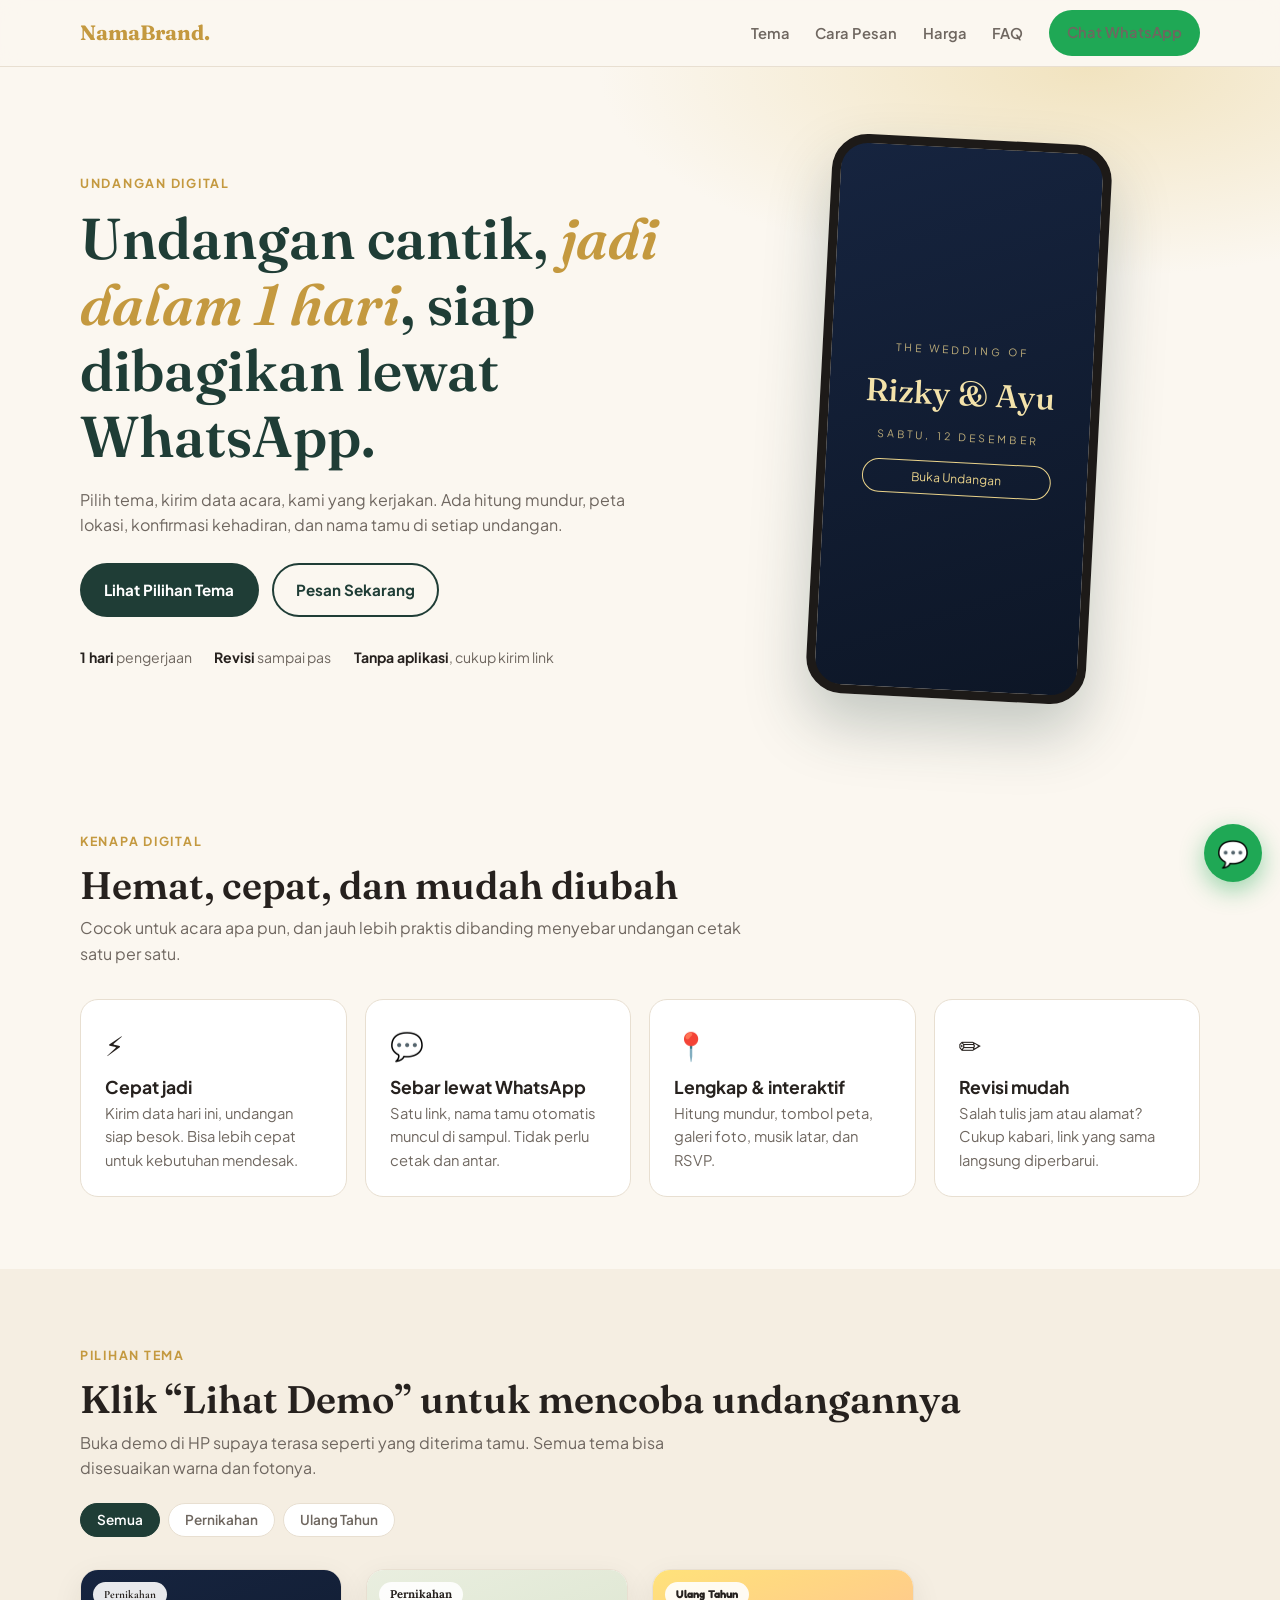
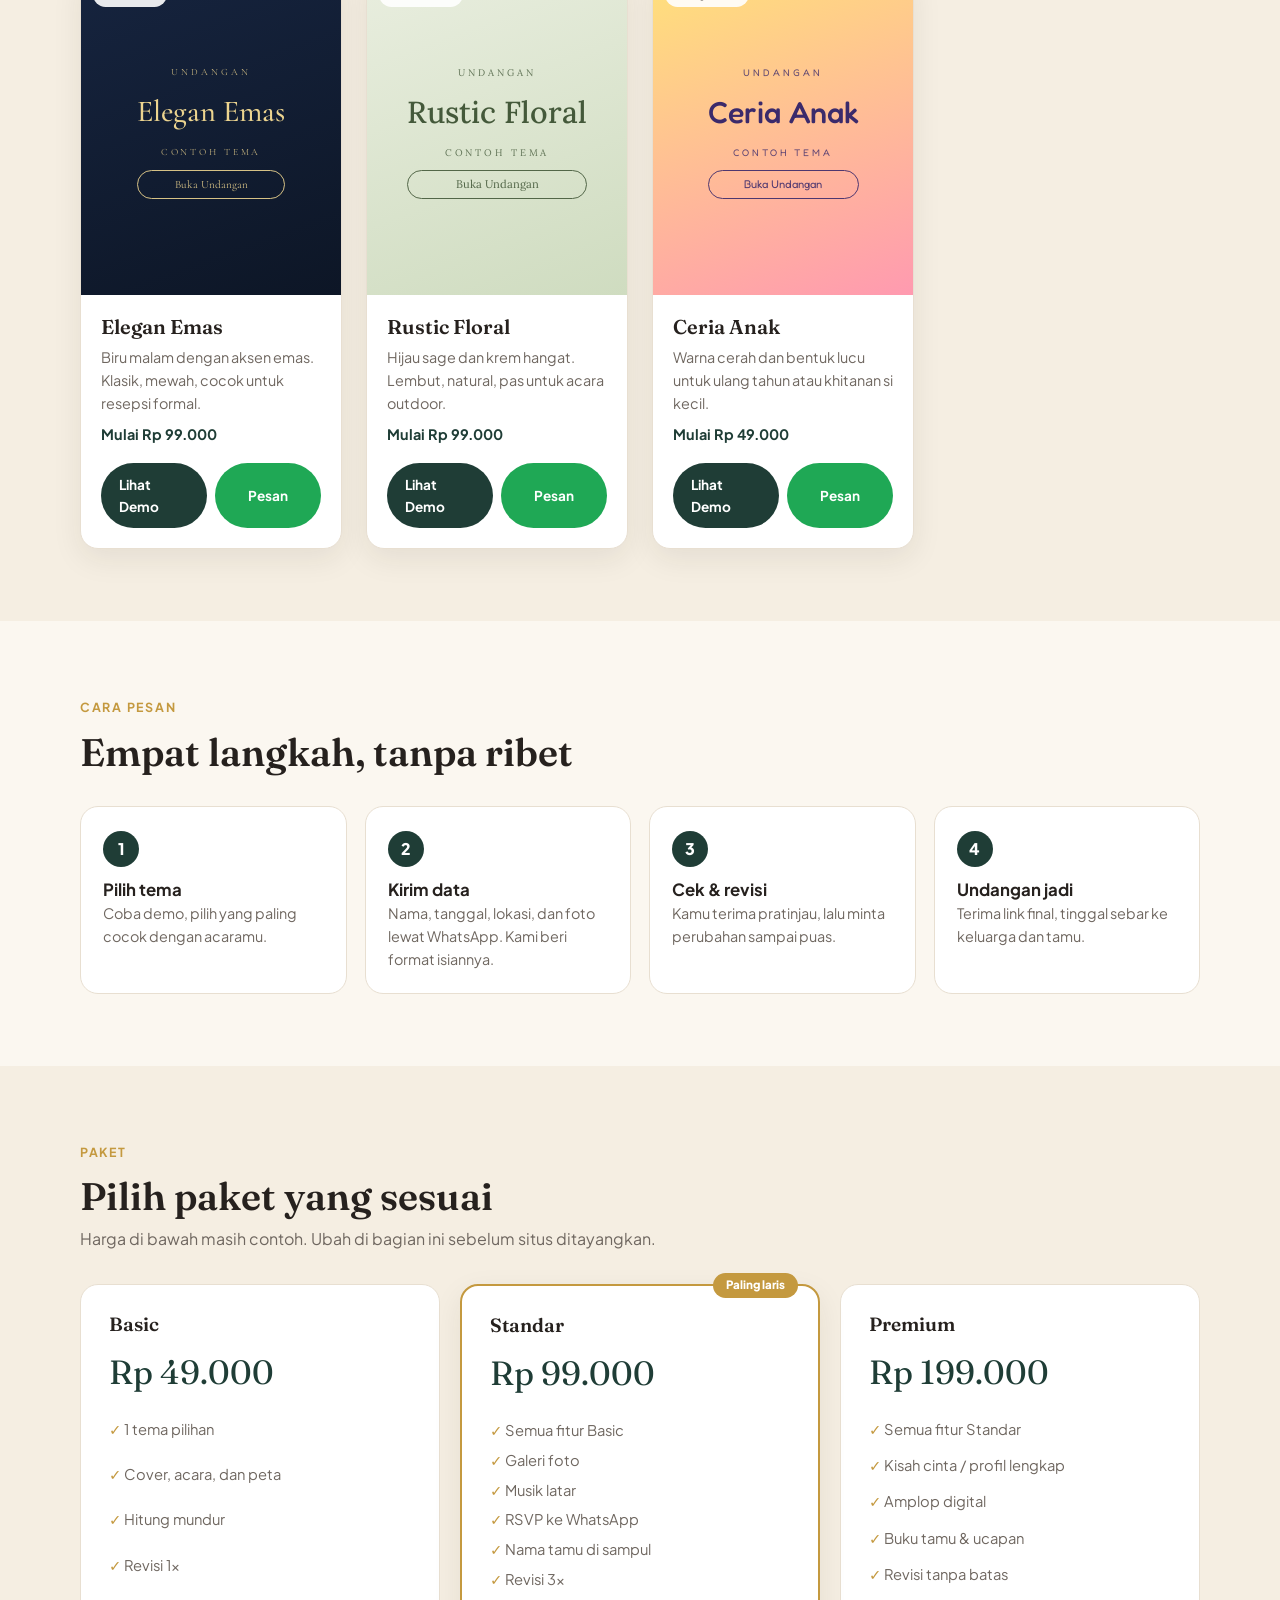
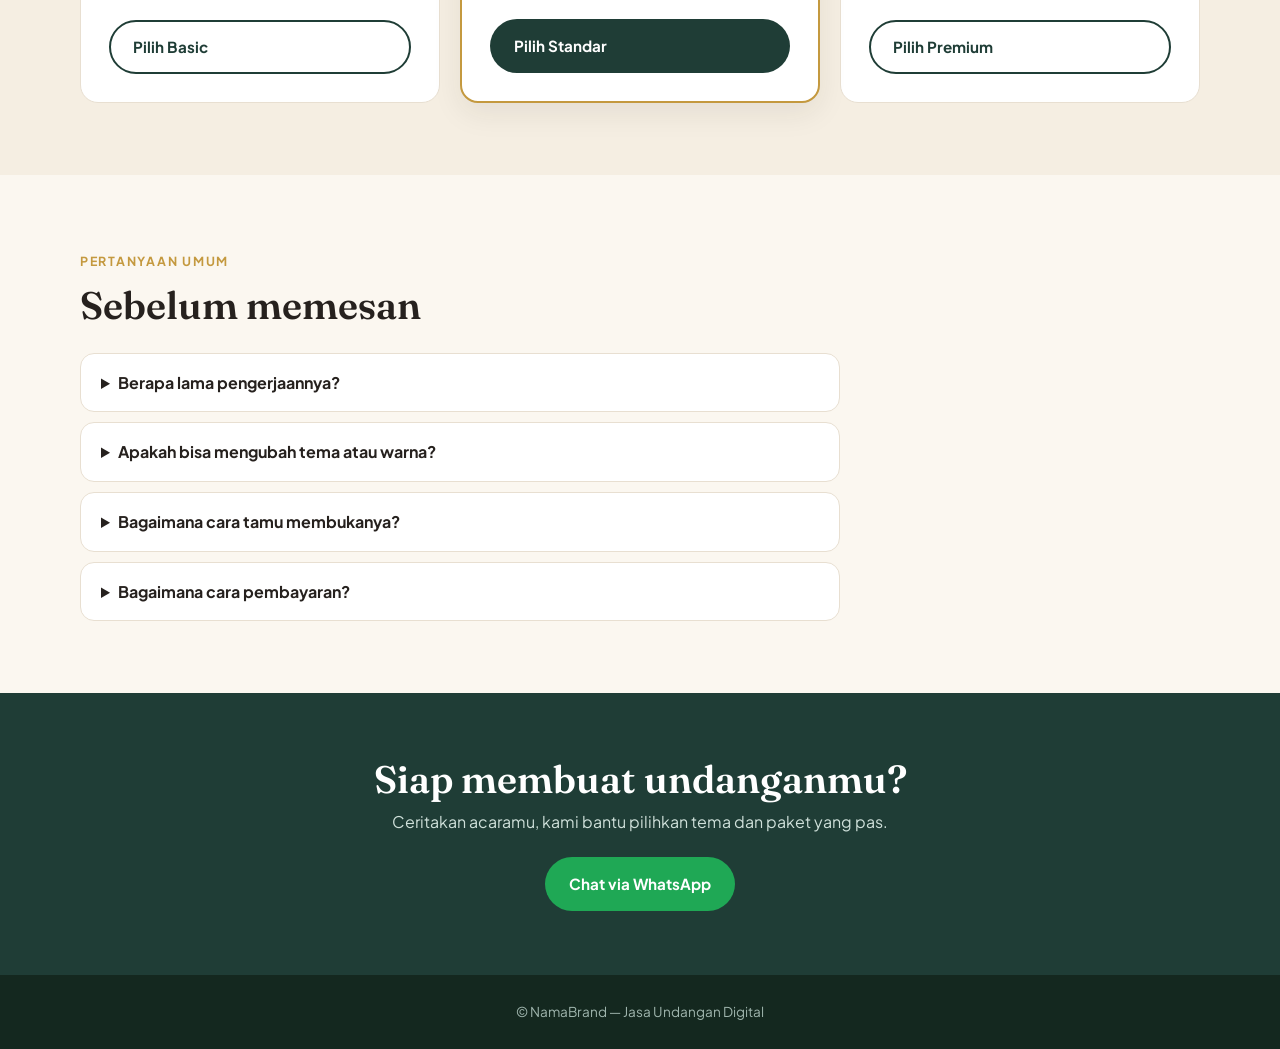
==== index.html @ a83ea77e "Tambah situs jasa undangan digital dengan 3 tema demo Halaman utama berisi daftar tema, cara pesan, " ====
<!doctype html>
<html lang="id">
<head>
<meta charset="utf-8">
<meta name="viewport" content="width=device-width,initial-scale=1">
<title>Undangan Digital</title>
<meta name="description" content="Jasa undangan digital pernikahan, ulang tahun, dan khitanan. Pilih tema, kirim data, undangan jadi dalam 1 hari.">
<link rel="preconnect" href="https://fonts.googleapis.com">
<link rel="preconnect" href="https://fonts.gstatic.com" crossorigin>
<link href="https://fonts.googleapis.com/css2?family=Cormorant+Garamond:wght@500;600&family=Fraunces:ital,wght@0,500;0,600;1,500&family=Fredoka:wght@500&family=Lora:wght@500&family=Plus+Jakarta+Sans:wght@400;600;700;800&display=swap" rel="stylesheet">
<link rel="stylesheet" href="assets/style.css">
</head>
<body>

<header class="nav">
  <div class="wrap">
    <a class="logo" href="#"><span data-brand>NamaBrand</span><span>.</span></a>
    <ul>
      <li><a href="#tema">Tema</a></li>
      <li><a href="#cara-pesan">Cara Pesan</a></li>
      <li><a href="#harga">Harga</a></li>
      <li><a href="#faq">FAQ</a></li>
      <li><a class="btn btn-wa btn-sm" data-wa="Halo, saya mau tanya soal undangan digital.">Chat WhatsApp</a></li>
    </ul>
  </div>
</header>

<main>
  <section class="hero">
    <div class="wrap">
      <div>
        <span class="eyebrow">Undangan digital</span>
        <h1>Undangan cantik, <em>jadi dalam 1 hari</em>, siap dibagikan lewat WhatsApp.</h1>
        <p class="lead">Pilih tema, kirim data acara, kami yang kerjakan. Ada hitung mundur, peta lokasi, konfirmasi kehadiran, dan nama tamu di setiap undangan.</p>
        <div class="cta">
          <a class="btn btn-primary" href="#tema">Lihat Pilihan Tema</a>
          <a class="btn btn-ghost" data-wa="Halo, saya mau pesan undangan digital.">Pesan Sekarang</a>
        </div>
        <div class="trust">
          <span><b>1 hari</b> pengerjaan</span>
          <span><b>Revisi</b> sampai pas</span>
          <span><b>Tanpa aplikasi</b>, cukup kirim link</span>
        </div>
      </div>
      <div class="phone" aria-hidden="true">
        <small>THE WEDDING OF</small>
        <strong>Rizky &amp; Ayu</strong>
        <small>SABTU, 12 DESEMBER</small>
        <span class="pill">Buka Undangan</span>
      </div>
    </div>
  </section>

  <section id="keunggulan">
    <div class="wrap">
      <span class="eyebrow">Kenapa digital</span>
      <h2>Hemat, cepat, dan mudah diubah</h2>
      <p class="lead">Cocok untuk acara apa pun, dan jauh lebih praktis dibanding menyebar undangan cetak satu per satu.</p>
      <div class="features">
        <div class="feature"><div class="ic">⚡</div><h3>Cepat jadi</h3><p>Kirim data hari ini, undangan siap besok. Bisa lebih cepat untuk kebutuhan mendesak.</p></div>
        <div class="feature"><div class="ic">💬</div><h3>Sebar lewat WhatsApp</h3><p>Satu link, nama tamu otomatis muncul di sampul. Tidak perlu cetak dan antar.</p></div>
        <div class="feature"><div class="ic">📍</div><h3>Lengkap & interaktif</h3><p>Hitung mundur, tombol peta, galeri foto, musik latar, dan RSVP.</p></div>
        <div class="feature"><div class="ic">✏️</div><h3>Revisi mudah</h3><p>Salah tulis jam atau alamat? Cukup kabari, link yang sama langsung diperbarui.</p></div>
      </div>
    </div>
  </section>

  <section id="tema" style="background:#f5eee2">
    <div class="wrap">
      <span class="eyebrow">Pilihan tema</span>
      <h2>Klik “Lihat Demo” untuk mencoba undangannya</h2>
      <p class="lead">Buka demo di HP supaya terasa seperti yang diterima tamu. Semua tema bisa disesuaikan warna dan fotonya.</p>
      <div class="filters" id="filters"></div>
      <div class="grid" id="themeGrid"></div>
    </div>
  </section>

  <section id="cara-pesan">
    <div class="wrap">
      <span class="eyebrow">Cara pesan</span>
      <h2>Empat langkah, tanpa ribet</h2>
      <div class="steps">
        <div class="step"><h3>Pilih tema</h3><p>Coba demo, pilih yang paling cocok dengan acaramu.</p></div>
        <div class="step"><h3>Kirim data</h3><p>Nama, tanggal, lokasi, dan foto lewat WhatsApp. Kami beri format isiannya.</p></div>
        <div class="step"><h3>Cek & revisi</h3><p>Kamu terima pratinjau, lalu minta perubahan sampai puas.</p></div>
        <div class="step"><h3>Undangan jadi</h3><p>Terima link final, tinggal sebar ke keluarga dan tamu.</p></div>
      </div>
    </div>
  </section>

  <section id="harga" style="background:#f5eee2">
    <div class="wrap">
      <span class="eyebrow">Paket</span>
      <h2>Pilih paket yang sesuai</h2>
      <p class="lead">Harga di bawah masih contoh. Ubah di bagian ini sebelum situs ditayangkan.</p>
      <div class="prices">
        <div class="plan">
          <h3>Basic</h3>
          <div class="amount">Rp 49.000</div>
          <ul><li>1 tema pilihan</li><li>Cover, acara, dan peta</li><li>Hitung mundur</li><li>Revisi 1x</li></ul>
          <a class="btn btn-ghost" data-wa="Halo, saya mau pesan paket Basic.">Pilih Basic</a>
        </div>
        <div class="plan hot">
          <h3>Standar</h3>
          <div class="amount">Rp 99.000</div>
          <ul><li>Semua fitur Basic</li><li>Galeri foto</li><li>Musik latar</li><li>RSVP ke WhatsApp</li><li>Nama tamu di sampul</li><li>Revisi 3x</li></ul>
          <a class="btn btn-primary" data-wa="Halo, saya mau pesan paket Standar.">Pilih Standar</a>
        </div>
        <div class="plan">
          <h3>Premium</h3>
          <div class="amount">Rp 199.000</div>
          <ul><li>Semua fitur Standar</li><li>Kisah cinta / profil lengkap</li><li>Amplop digital</li><li>Buku tamu & ucapan</li><li>Revisi tanpa batas</li></ul>
          <a class="btn btn-ghost" data-wa="Halo, saya mau pesan paket Premium.">Pilih Premium</a>
        </div>
      </div>
    </div>
  </section>

  <section id="faq">
    <div class="wrap">
      <span class="eyebrow">Pertanyaan umum</span>
      <h2>Sebelum memesan</h2>
      <div class="faq">
        <details><summary>Berapa lama pengerjaannya?</summary><p>Umumnya 1 hari kerja setelah data lengkap kami terima.</p></details>
        <details><summary>Apakah bisa mengubah tema atau warna?</summary><p>Bisa. Warna, foto, dan teks disesuaikan dengan acaramu.</p></details>
        <details><summary>Bagaimana cara tamu membukanya?</summary><p>Cukup klik link yang kamu kirim lewat WhatsApp. Tidak perlu memasang aplikasi.</p></details>
        <details><summary>Bagaimana cara pembayaran?</summary><p>Dijelaskan saat pemesanan lewat WhatsApp.</p></details>
      </div>
    </div>
  </section>

  <section class="cta-band">
    <div class="wrap">
      <h2>Siap membuat undanganmu?</h2>
      <p>Ceritakan acaramu, kami bantu pilihkan tema dan paket yang pas.</p>
      <a class="btn btn-wa" data-wa="Halo, saya mau pesan undangan digital.">Chat via WhatsApp</a>
    </div>
  </section>
</main>

<footer><div class="wrap">© <span data-brand>NamaBrand</span> — Jasa Undangan Digital</div></footer>
<a class="fab" data-wa="Halo, saya mau tanya soal undangan digital." aria-label="Chat WhatsApp">💬</a>

<script src="assets/config.js"></script>
<script src="assets/main.js"></script>
</body>
</html>
---- assets/style.css ----
:root{
  --bg:#fbf7f0; --paper:#ffffff; --ink:#26211e; --muted:#6f6760;
  --green:#1f3d36; --green-2:#2f5a50; --gold:#c4993f; --gold-soft:#f1e3bf;
  --line:#e8dfd1; --radius:18px;
  --shadow:0 10px 30px rgba(38,33,30,.08);
}
*{box-sizing:border-box;margin:0;padding:0}
html{scroll-behavior:smooth}
body{font-family:'Plus Jakarta Sans',system-ui,sans-serif;background:var(--bg);color:var(--ink);line-height:1.6;-webkit-font-smoothing:antialiased}
img{max-width:100%;display:block}
a{color:inherit}
.wrap{width:min(1120px,100% - 40px);margin-inline:auto}
h1,h2,h3{font-family:'Fraunces',Georgia,serif;line-height:1.15;font-weight:600}
h2{font-size:clamp(1.7rem,3.4vw,2.4rem);margin-bottom:.5rem}
.eyebrow{display:inline-block;font-size:.78rem;letter-spacing:.14em;text-transform:uppercase;color:var(--gold);font-weight:700;margin-bottom:.7rem}
.lead{color:var(--muted);max-width:56ch}
section{padding:72px 0}

/* tombol */
.btn{display:inline-flex;align-items:center;gap:.5rem;padding:.8rem 1.4rem;border-radius:999px;font-weight:700;font-size:.95rem;text-decoration:none;border:2px solid transparent;cursor:pointer;transition:transform .15s,box-shadow .15s,background .15s;font-family:inherit}
.btn:hover{transform:translateY(-2px)}
.btn-primary{background:var(--green);color:#fff}
.btn-primary:hover{background:var(--green-2);box-shadow:var(--shadow)}
.btn-ghost{border-color:var(--green);color:var(--green);background:transparent}
.btn-ghost:hover{background:var(--green);color:#fff}
.btn-wa{background:#1fa855;color:#fff}
.btn-wa:hover{background:#178f47;box-shadow:var(--shadow)}
.btn-sm{padding:.55rem 1rem;font-size:.85rem}

/* navbar */
.nav{position:sticky;top:0;z-index:50;background:rgba(251,247,240,.9);backdrop-filter:blur(10px);border-bottom:1px solid var(--line)}
.nav .wrap{display:flex;align-items:center;justify-content:space-between;height:66px}
.logo{font-family:'Fraunces',serif;font-weight:700;font-size:1.3rem;text-decoration:none;color:var(--green)}
.logo span{color:var(--gold)}
.nav ul{display:flex;gap:1.6rem;list-style:none;align-items:center}
.nav ul a{text-decoration:none;font-weight:600;font-size:.92rem;color:var(--muted)}
.nav ul a:hover{color:var(--green)}
@media(max-width:760px){.nav ul li:not(:last-child){display:none}}

/* hero */
.hero{padding:72px 0 56px;background:
  radial-gradient(700px 300px at 85% 0%,var(--gold-soft),transparent 70%),var(--bg)}
.hero .wrap{display:grid;grid-template-columns:1.1fr .9fr;gap:48px;align-items:center}
.hero h1{font-size:clamp(2.2rem,5.2vw,3.6rem);margin-bottom:1rem;color:var(--green)}
.hero h1 em{color:var(--gold);font-style:italic}
.hero .cta{display:flex;gap:.8rem;flex-wrap:wrap;margin-top:1.6rem}
.hero .trust{display:flex;gap:1.4rem;flex-wrap:wrap;margin-top:1.8rem;color:var(--muted);font-size:.88rem}
.hero .trust b{color:var(--ink)}
.phone{width:min(280px,70%);margin-inline:auto;aspect-ratio:9/18;border-radius:36px;border:9px solid #1d1a18;background:linear-gradient(160deg,#16243f,#0d1626);box-shadow:0 30px 60px rgba(31,61,54,.25);display:grid;place-content:center;text-align:center;color:#e9d28a;padding:24px;transform:rotate(3deg)}
.phone small{letter-spacing:.3em;font-size:.65rem;color:#bfae7a}
.phone strong{display:block;font-family:'Fraunces',serif;font-size:2rem;margin:.6rem 0;color:#f3e2aa;font-weight:500}
.phone .pill{margin-top:1rem;border:1px solid #e9d28a;border-radius:99px;padding:.4rem 1rem;font-size:.75rem}
@media(max-width:860px){.hero .wrap{grid-template-columns:1fr}.phone{transform:none}}

/* keunggulan */
.features{display:grid;grid-template-columns:repeat(auto-fit,minmax(220px,1fr));gap:18px;margin-top:2rem}
.feature{background:var(--paper);border:1px solid var(--line);border-radius:var(--radius);padding:24px}
.feature .ic{font-size:1.7rem;margin-bottom:.6rem}
.feature h3{font-size:1.1rem;margin-bottom:.3rem;font-family:'Plus Jakarta Sans',sans-serif;font-weight:700}
.feature p{color:var(--muted);font-size:.92rem}

/* tema */
.filters{display:flex;gap:.5rem;flex-wrap:wrap;margin:1.4rem 0 2rem}
.chip{padding:.45rem 1rem;border-radius:99px;border:1px solid var(--line);background:var(--paper);font-weight:600;font-size:.85rem;cursor:pointer;font-family:inherit;color:var(--muted)}
.chip.on{background:var(--green);border-color:var(--green);color:#fff}
.grid{display:grid;grid-template-columns:repeat(auto-fill,minmax(260px,1fr));gap:24px}
.card{background:var(--paper);border:1px solid var(--line);border-radius:var(--radius);overflow:hidden;box-shadow:var(--shadow);display:flex;flex-direction:column;transition:transform .2s}
.card:hover{transform:translateY(-4px)}
.thumb{aspect-ratio:4/5;display:grid;place-content:center;text-align:center;padding:20px;position:relative}
.thumb small{font-size:.6rem;letter-spacing:.3em;opacity:.8}
.thumb b{display:block;font-size:1.9rem;margin:.5rem 0;font-weight:500}
.thumb i{font-style:normal;font-size:.7rem;border:1px solid currentColor;padding:.3rem .8rem;border-radius:99px;display:inline-block;margin-top:.6rem;opacity:.9}
.thumb .tag{position:absolute;top:12px;left:12px;font-size:.7rem;background:rgba(255,255,255,.9);color:var(--ink);padding:.25rem .7rem;border-radius:99px;font-weight:700;letter-spacing:0}
.th-tema-elegan-emas{background:linear-gradient(160deg,#16243f,#0d1626);color:#ecd48f;font-family:'Cormorant Garamond',serif}
.th-tema-rustic-floral{background:linear-gradient(160deg,#e9eedf,#cfdcc0);color:#44593a;font-family:'Lora',serif}
.th-tema-ceria-anak{background:linear-gradient(160deg,#ffe27a,#ff9ab0);color:#3b2a6b;font-family:'Fredoka',sans-serif}
.card .body{padding:20px;display:flex;flex-direction:column;gap:.5rem;flex:1}
.card h3{font-size:1.25rem}
.card p{color:var(--muted);font-size:.9rem;flex:1}
.card .price{font-weight:700;color:var(--green);font-size:.9rem}
.card .actions{display:flex;gap:.5rem;margin-top:.6rem;flex-wrap:wrap}
.card .actions .btn{flex:1;justify-content:center}

/* langkah */
.steps{display:grid;grid-template-columns:repeat(auto-fit,minmax(200px,1fr));gap:18px;margin-top:2rem;counter-reset:s}
.step{position:relative;background:var(--paper);border:1px solid var(--line);border-radius:var(--radius);padding:24px 22px 22px}
.step::before{counter-increment:s;content:counter(s);display:grid;place-content:center;width:36px;height:36px;border-radius:50%;background:var(--green);color:#fff;font-weight:800;margin-bottom:.8rem}
.step h3{font-size:1.05rem;font-family:'Plus Jakarta Sans',sans-serif;font-weight:700;margin-bottom:.2rem}
.step p{color:var(--muted);font-size:.9rem}

/* harga */
.prices{display:grid;grid-template-columns:repeat(auto-fit,minmax(250px,1fr));gap:20px;margin-top:2rem;align-items:stretch}
.plan{background:var(--paper);border:1px solid var(--line);border-radius:var(--radius);padding:28px;display:flex;flex-direction:column;gap:.7rem}
.plan.hot{border:2px solid var(--gold);box-shadow:var(--shadow);position:relative}
.plan.hot::after{content:'Paling laris';position:absolute;top:-13px;right:20px;background:var(--gold);color:#fff;font-size:.72rem;font-weight:800;padding:.2rem .8rem;border-radius:99px}
.plan h3{font-size:1.2rem}
.plan .amount{font-family:'Fraunces',serif;font-size:2.1rem;color:var(--green)}
.plan ul{list-style:none;display:grid;gap:.4rem;color:var(--muted);font-size:.92rem;flex:1;margin:.4rem 0 1rem}
.plan li::before{content:'✓ ';color:var(--gold);font-weight:800}

/* faq */
.faq{max-width:760px;margin-top:1.6rem;display:grid;gap:10px}
details{background:var(--paper);border:1px solid var(--line);border-radius:14px;padding:16px 20px}
summary{font-weight:700;cursor:pointer}
details p{color:var(--muted);margin-top:.6rem;font-size:.93rem}

/* footer */
.cta-band{background:var(--green);color:#fff;text-align:center;padding:64px 0}
.cta-band h2{color:#fff}
.cta-band p{color:#cfe0da;margin:.4rem auto 1.4rem;max-width:50ch}
footer{background:#14281f;color:#9fb5ad;text-align:center;padding:26px 0;font-size:.85rem}
.fab{position:fixed;right:18px;bottom:18px;z-index:60;width:58px;height:58px;border-radius:50%;background:#1fa855;color:#fff;display:grid;place-content:center;font-size:1.6rem;text-decoration:none;box-shadow:0 8px 24px rgba(31,168,85,.45)}
.fab:hover{transform:scale(1.07)}
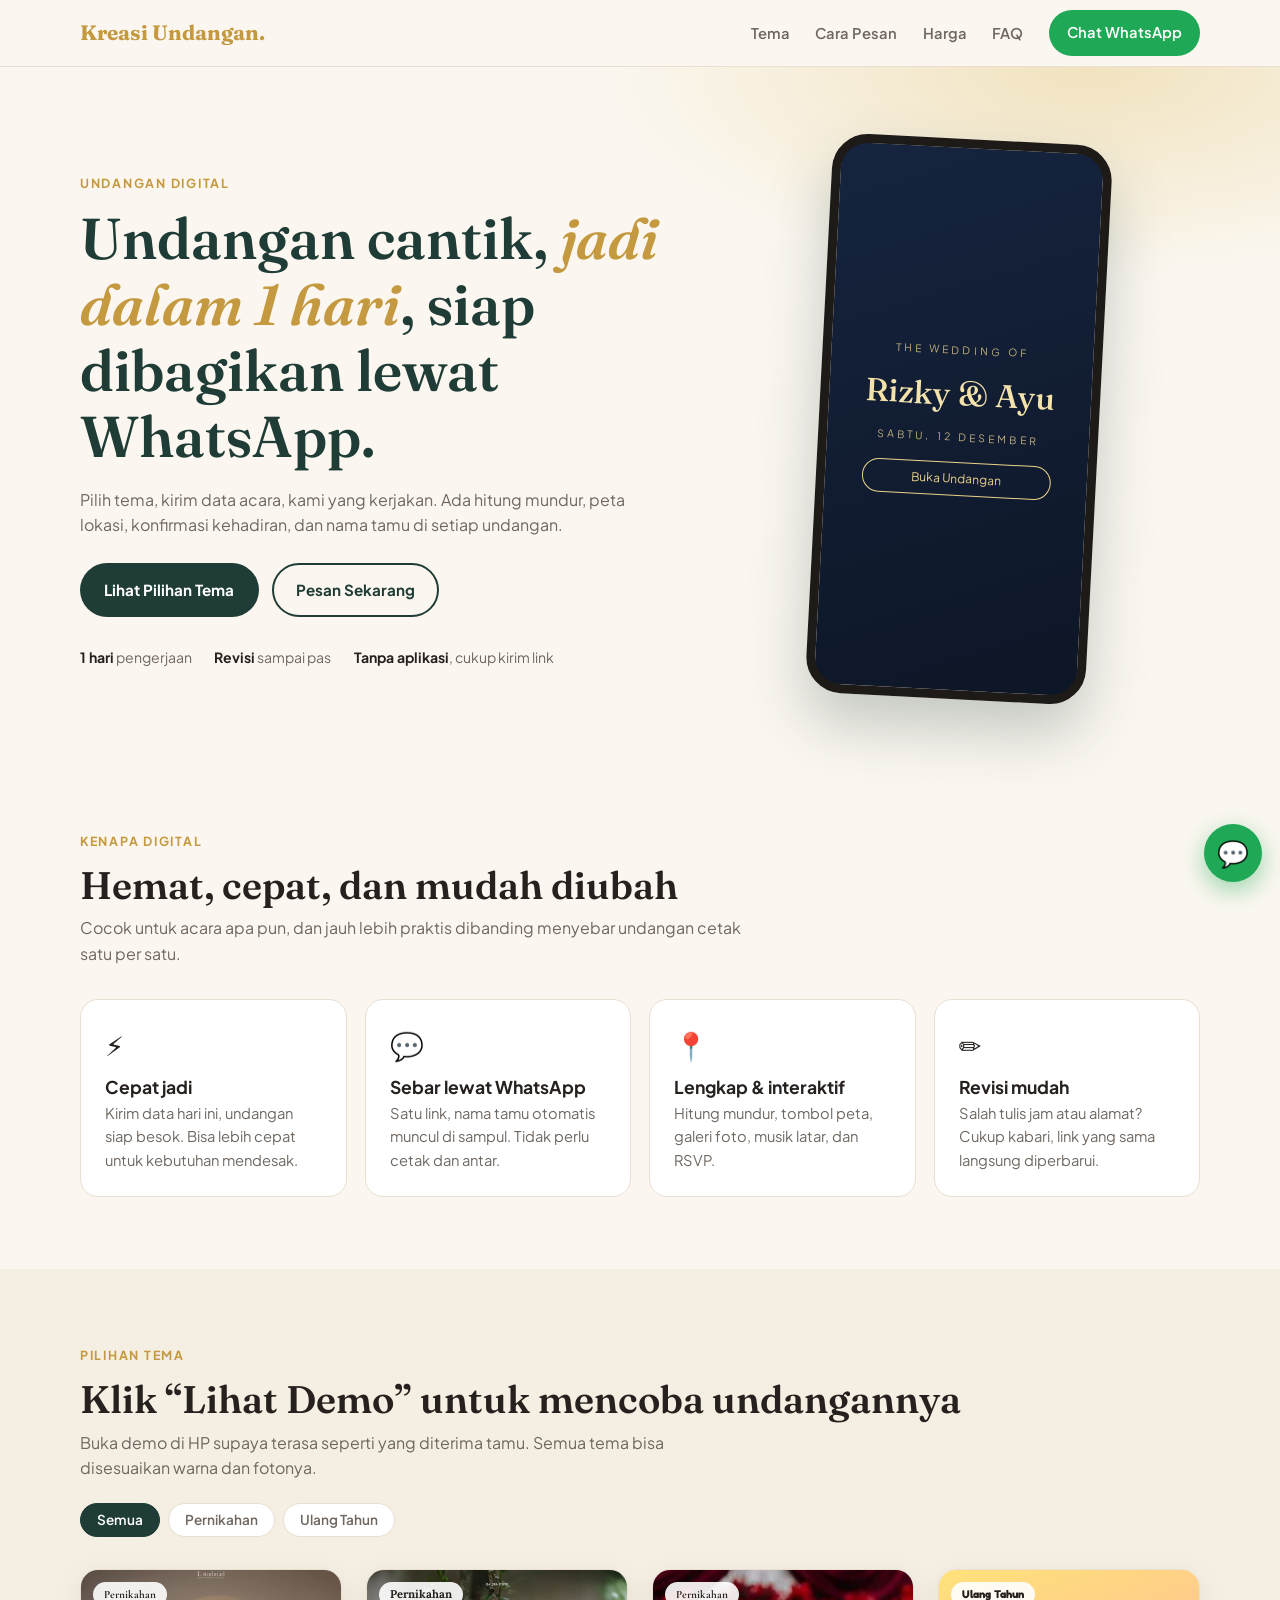
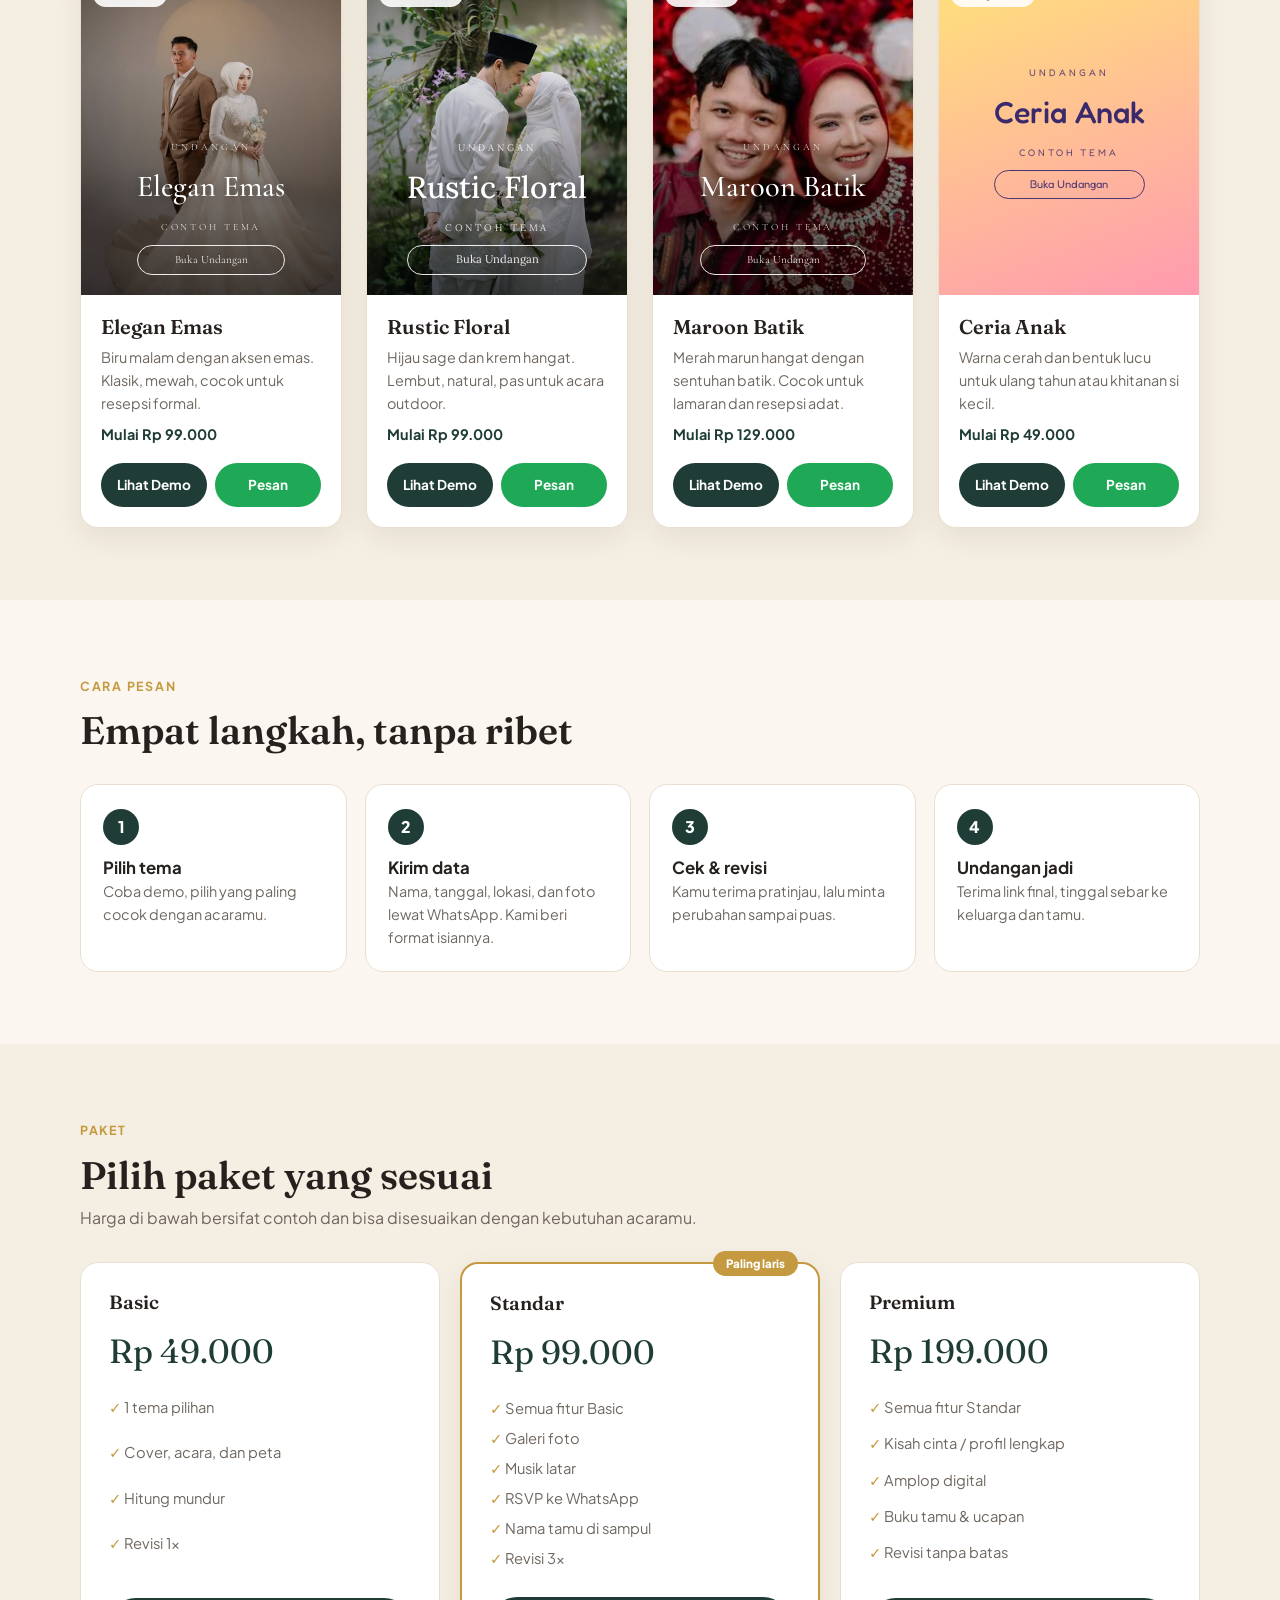
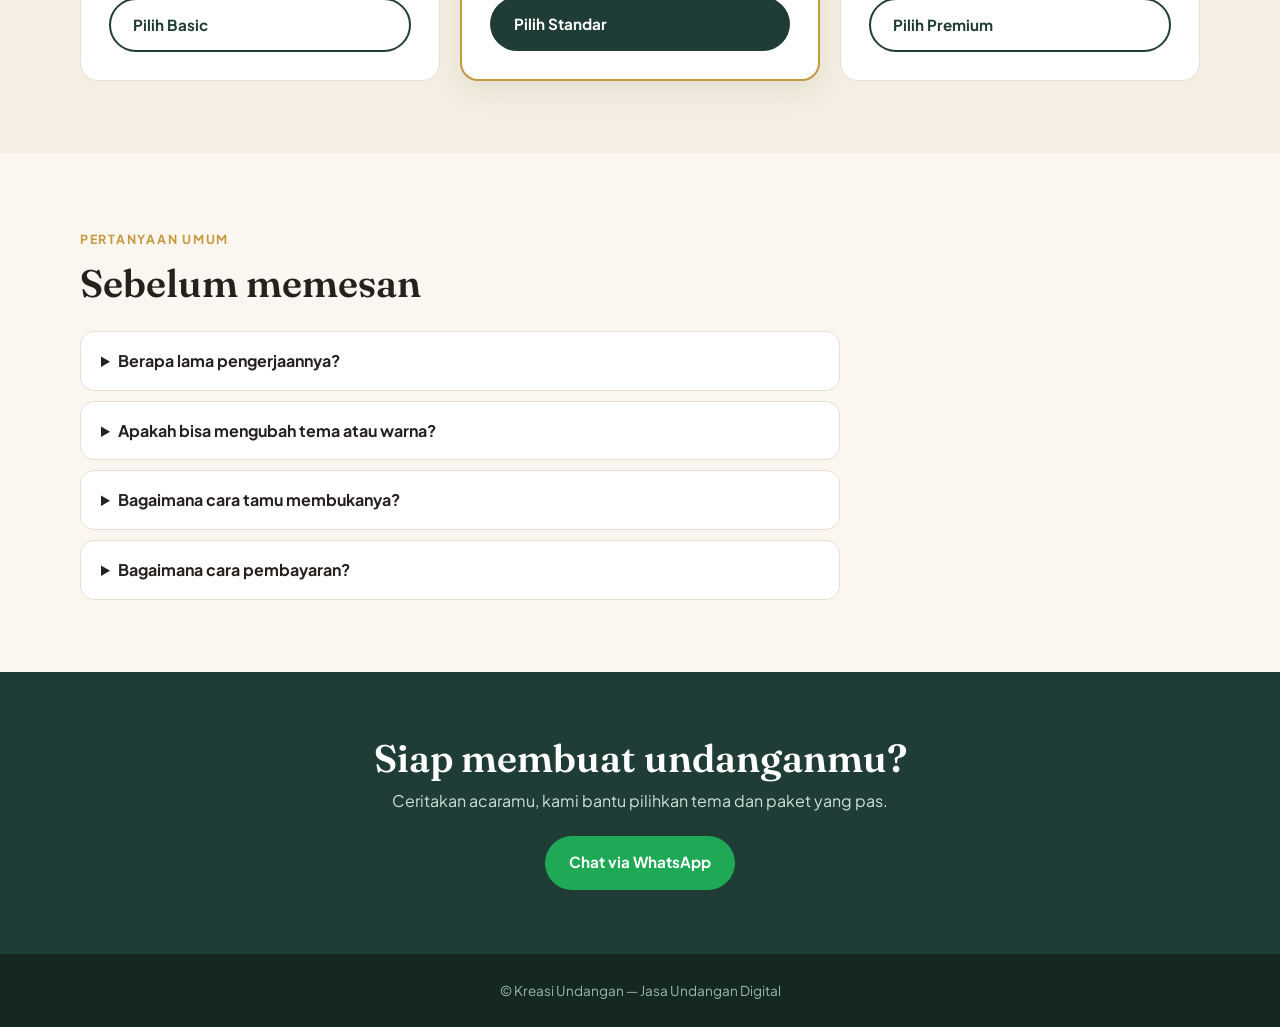
==== commit 40e73a6d: "Update brand, nomor WA, foto tema, dan tambah tema Maroon Batik Co-Authored-By: Claude Sonnet 5.5 <n" ====
--- a/index.html
+++ b/index.html
@@ -14,7 +14,7 @@
 
 <header class="nav">
   <div class="wrap">
-    <a class="logo" href="#"><span data-brand>NamaBrand</span><span>.</span></a>
+    <a class="logo" href="#"><span data-brand>Kreasi Undangan</span><span>.</span></a>
     <ul>
       <li><a href="#tema">Tema</a></li>
       <li><a href="#cara-pesan">Cara Pesan</a></li>
@@ -92,7 +92,7 @@
     <div class="wrap">
       <span class="eyebrow">Paket</span>
       <h2>Pilih paket yang sesuai</h2>
-      <p class="lead">Harga di bawah masih contoh. Ubah di bagian ini sebelum situs ditayangkan.</p>
+      <p class="lead">Harga di bawah bersifat contoh dan bisa disesuaikan dengan kebutuhan acaramu.</p>
       <div class="prices">
         <div class="plan">
           <h3>Basic</h3>
@@ -138,7 +138,7 @@
   </section>
 </main>
 
-<footer><div class="wrap">© <span data-brand>NamaBrand</span> — Jasa Undangan Digital</div></footer>
+<footer><div class="wrap">© <span data-brand>Kreasi Undangan</span> — Jasa Undangan Digital</div></footer>
 <a class="fab" data-wa="Halo, saya mau tanya soal undangan digital." aria-label="Chat WhatsApp">💬</a>
 
 <script src="assets/config.js"></script>
--- a/assets/style.css
+++ b/assets/style.css
@@ -111,3 +111,9 @@
 footer{background:#14281f;color:#9fb5ad;text-align:center;padding:26px 0;font-size:.85rem}
 .fab{position:fixed;right:18px;bottom:18px;z-index:60;width:58px;height:58px;border-radius:50%;background:#1fa855;color:#fff;display:grid;place-content:center;font-size:1.6rem;text-decoration:none;box-shadow:0 8px 24px rgba(31,168,85,.45)}
 .fab:hover{transform:scale(1.07)}
+
+.th-tema-maroon-batik{background:linear-gradient(160deg,#8e1f33,#4d0f1d);color:#f6d9b4;font-family:'Cormorant Garamond',serif}
+.thumb.has-img{background-size:cover;background-position:center 25%;color:#fff;align-content:end;justify-content:center}
+.thumb.has-img b{text-shadow:0 2px 12px rgba(0,0,0,.45)}
+.nav ul a.btn{color:#fff}
+.card .actions .btn{white-space:nowrap;padding-inline:.8rem}
